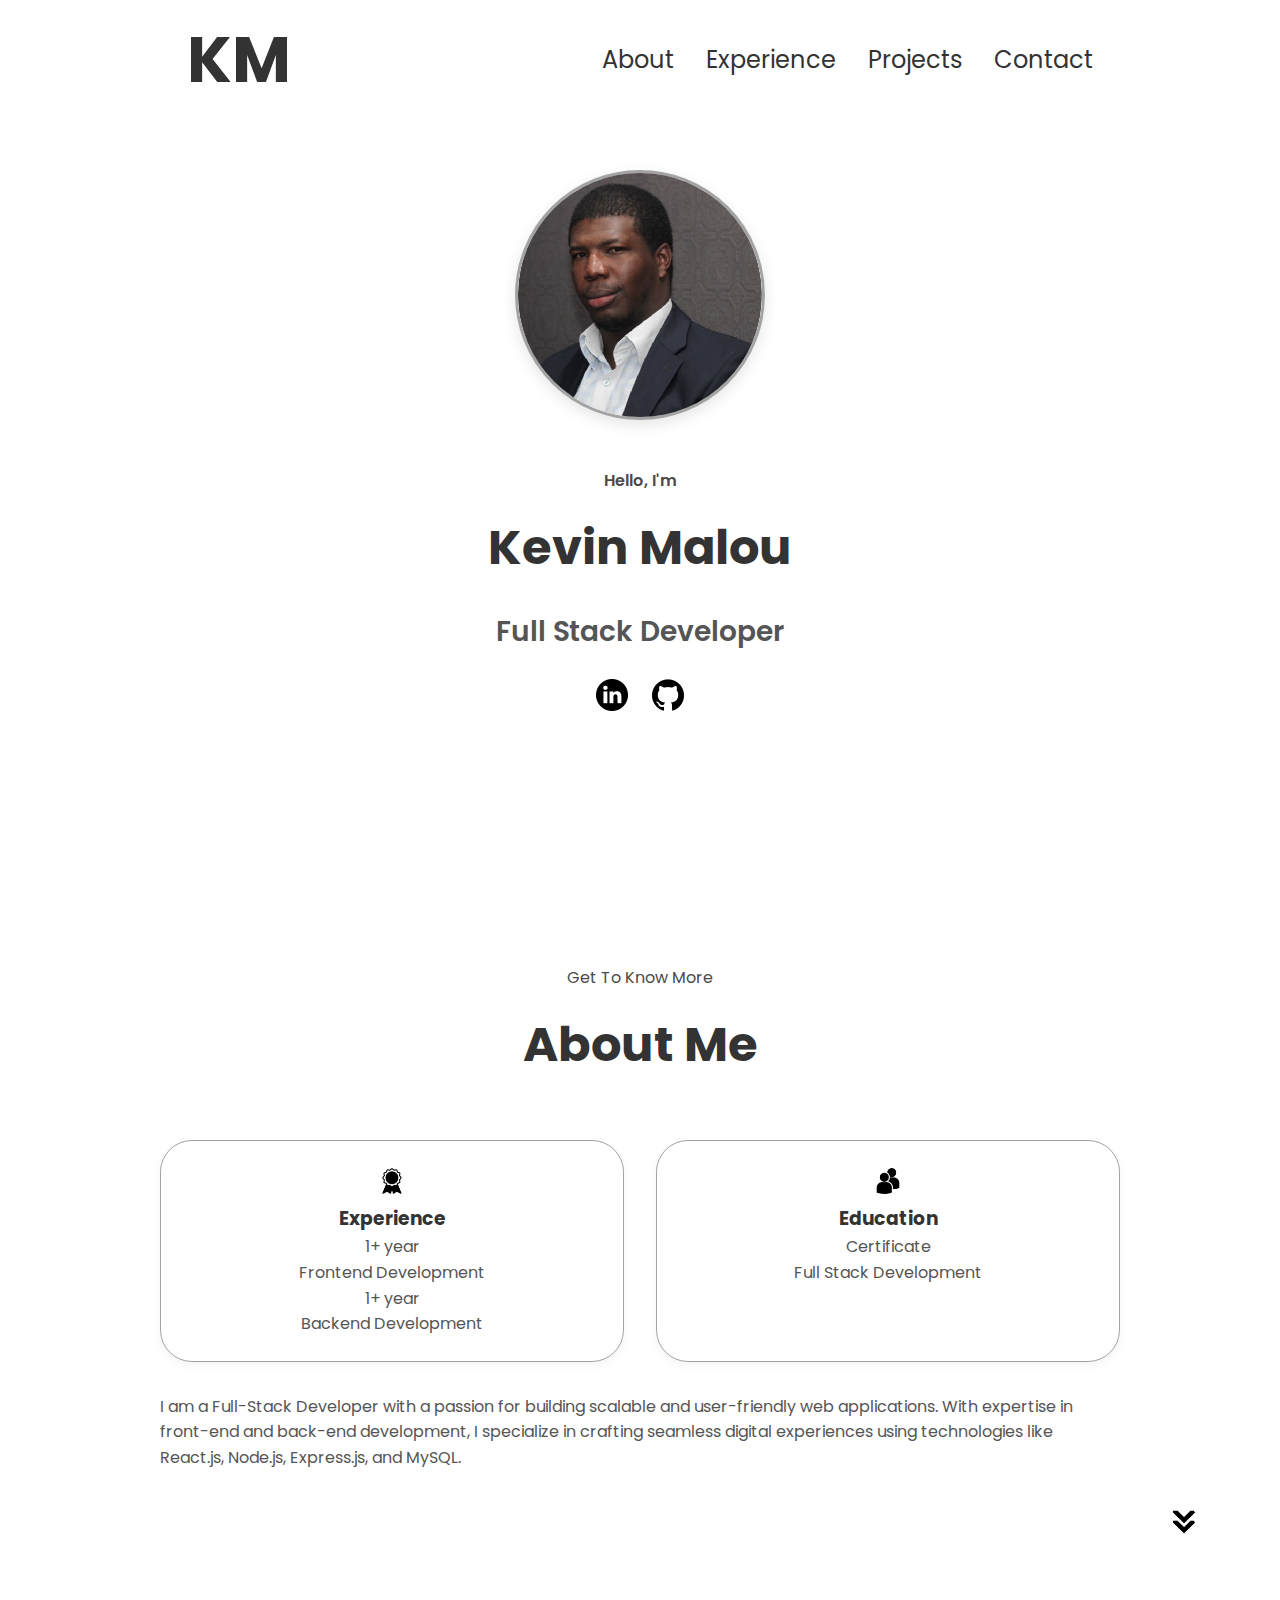
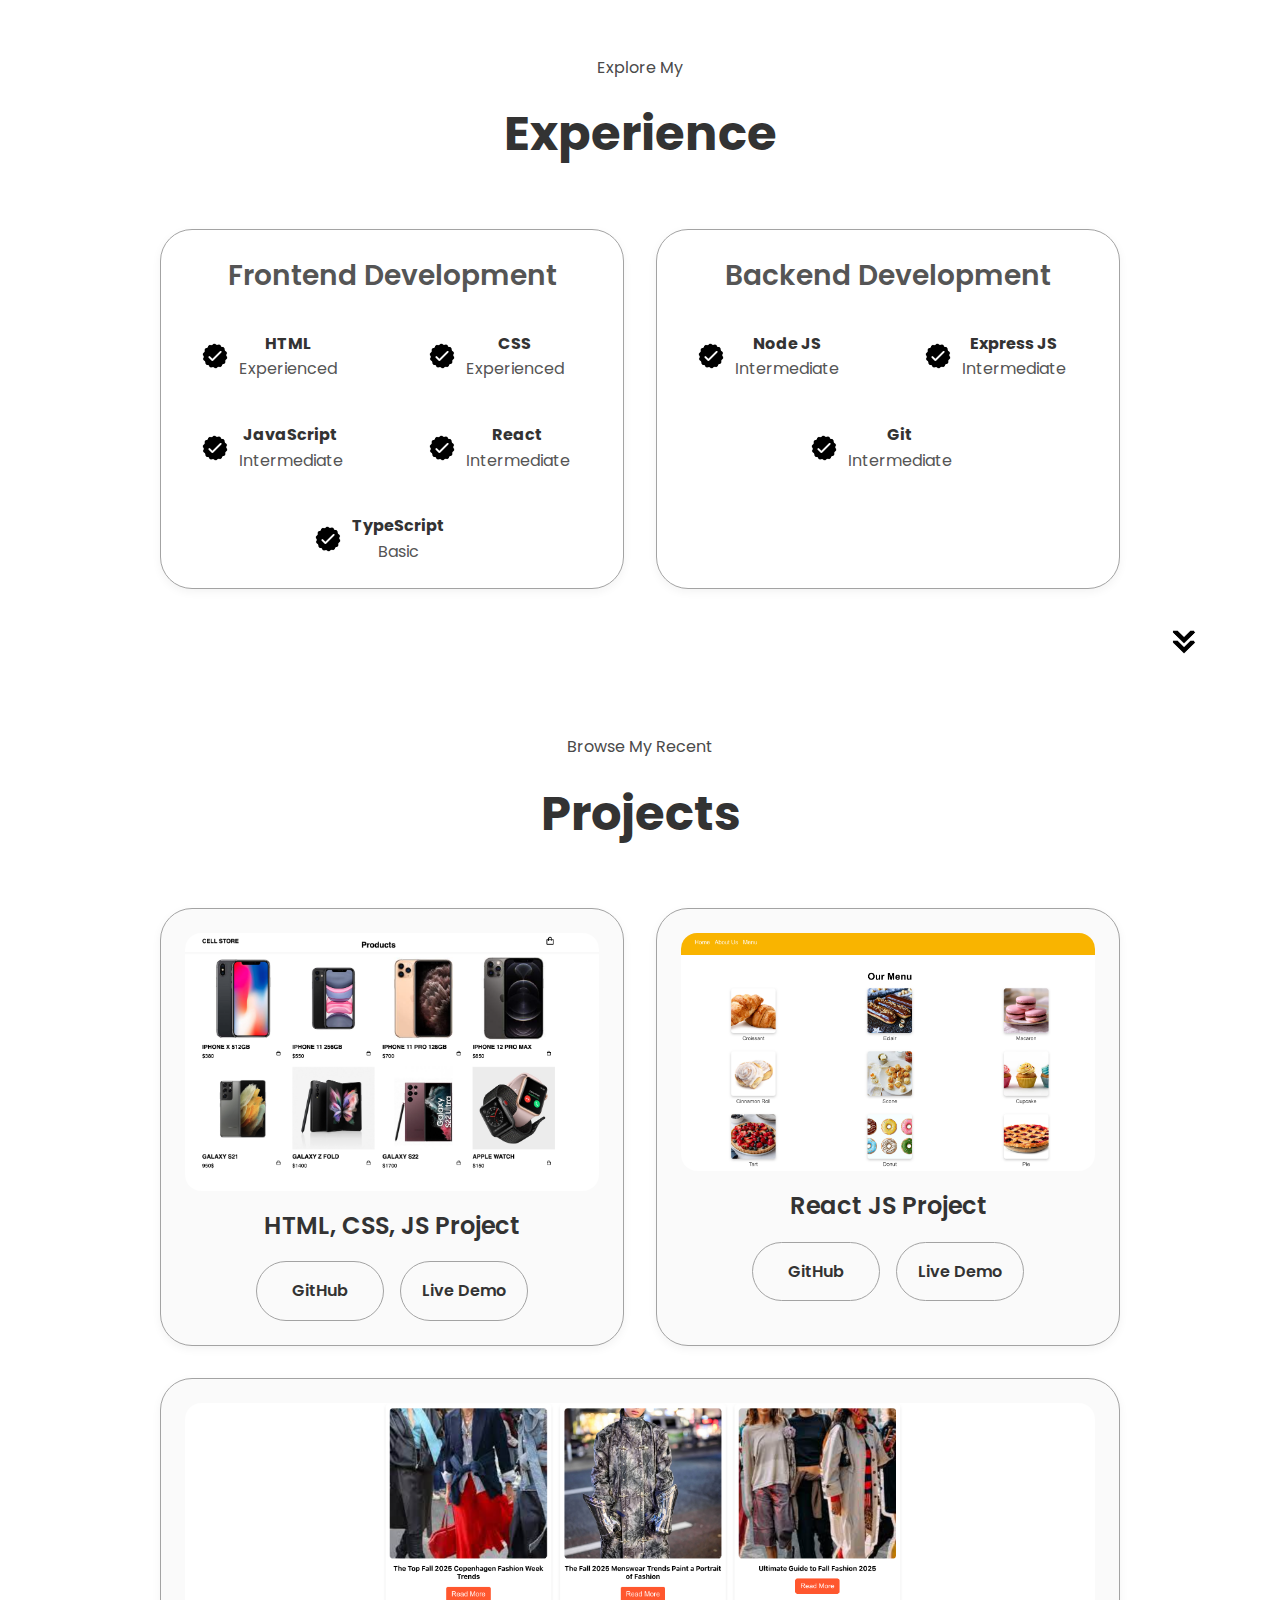
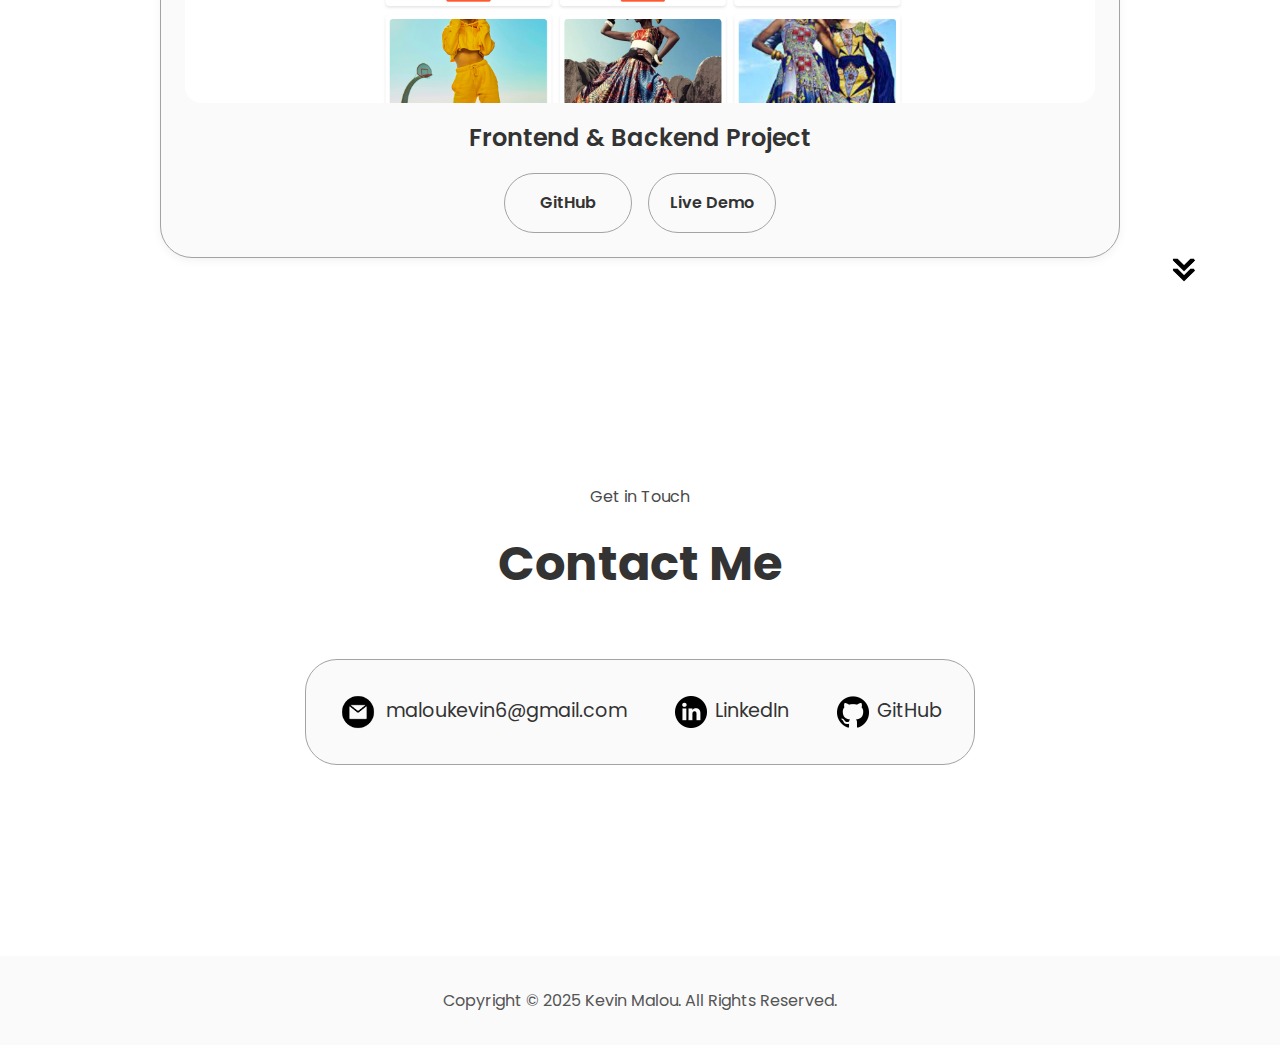
==== index.html @ b8f61072 "updated" ====
<!DOCTYPE html>
<html lang="en">
  <head>
    <meta charset="UTF-8" />
    <meta http-equiv="X-UA-Compatible" content="IE=edge" />
    <meta name="viewport" content="width=device-width, initial-scale=1.0" />
    <meta name="description" content="Kevin Malou's Portfolio - Full Stack Developer with experience in React, Node.js, and more">
    <title>Kevin Malou | Full Stack Developer</title>
    <link rel="stylesheet" href="styles.css" />
    <link rel="stylesheet" href="mediaqueries.css" />
    <link rel="preconnect" href="https://fonts.googleapis.com">
    <link rel="preconnect" href="https://fonts.gstatic.com" crossorigin>
    <link href="https://fonts.googleapis.com/css2?family=Poppins:wght@300;400;500;600&display=swap" rel="stylesheet">
    <!-- Add favicon -->
    <link rel="icon" href="./assets/favicon.ico" type="image/x-icon">
  </head>
  <body>
    <header>
      <nav id="desktop-nav">
        <div class="logo">
          <h1>KM</h1>
        </div>
        <div>
          <ul class="nav-links">
            <li><a href="#about">About</a></li>
            <li><a href="#experience">Experience</a></li>
            <li><a href="#projects">Projects</a></li>
            <li><a href="#contact">Contact</a></li>
          </ul>
        </div>
      </nav>
      <nav id="hamburger-nav" aria-label="Mobile navigation">
        <div class="logo">
          <h1>KM</h1>
        </div>
        <div class="hamburger-menu">
          <button class="hamburger-icon" onclick="toggleMenu()" aria-expanded="false" aria-label="Toggle menu">
            <span></span>
            <span></span>
            <span></span>
          </button>
          <ul class="menu-links">
            <li><a href="#about" onclick="toggleMenu()">About</a></li>
            <li><a href="#experience" onclick="toggleMenu()">Experience</a></li>
            <li><a href="#projects" onclick="toggleMenu()">Projects</a></li>
            <li><a href="#contact" onclick="toggleMenu()">Contact</a></li>
          </ul>
        </div>
      </nav>
    </header>
    
    <main>
      <section id="profile">
        <div class="section__pic-container">
          <img src="assets/firstme.jpg" alt="Kevin Malou profile picture" loading="lazy" />
        </div>
        <div class="section__text">
          <p class="section__text__p1">Hello, I'm</p>
          <h1 class="title">Kevin Malou</h1>
          <p class="section__text__p2">Full Stack Developer</p>
          <div id="socials-container">
            <a href="https://www.linkedin.com/in/kevin-malou-029873119/" target="_blank" rel="noopener noreferrer" aria-label="LinkedIn Profile">
              <img src="./assets/linkedin.png" alt="LinkedIn" class="icon" />
            </a>
            <a href="https://github.com/kevincode06" target="_blank" rel="noopener noreferrer" aria-label="GitHub Profile">
              <img src="./assets/github.png" alt="GitHub" class="icon" />
            </a>
          </div>
        </div>
      </section>
      
      <section id="about">
        <p class="section__text__p1">Get To Know More</p>
        <h2 class="title">About Me</h2>
        <div class="section-container">
          <div class="about-details-container">
            <div class="about-containers">
              <div class="details-container">
                <img src="./assets/experience.png" alt="Experience icon" class="icon" loading="lazy" />
                <h3>Experience</h3>
                <p>1+ year <br />Frontend Development</p>
                <p>1+ year <br />Backend Development</p>
              </div>
              <div class="details-container">
                <img src="./assets/education.png" alt="Education icon" class="icon" loading="lazy" />
                <h3>Education</h3>
                <p>Certificate <br />Full Stack Development</p>
              </div>
            </div>
            <div class="text-container">
              <p>
                I am a Full-Stack Developer with a passion for building scalable and user-friendly web applications. 
                With expertise in front-end and back-end development, I specialize in crafting seamless digital experiences using 
                technologies like React.js, Node.js, Express.js, and MySQL.
              </p>
            </div>
          </div>
        </div>
        <a href="#experience" aria-label="Go to Experience section">
          <img src="./assets/arrow.png" alt="Down arrow" class="icon arrow" loading="lazy" />
        </a>
      </section>
      
      <section id="experience">
        <p class="section__text__p1">Explore My</p>
        <h2 class="title">Experience</h2>
        <div class="experience-details-container">
          <div class="about-containers">
            <div class="details-container">
              <h3 class="experience-sub-title">Frontend Development</h3>
              <div class="article-container">
                <article>
                  <img src="./assets/checkmark.png" alt="Checkmark" class="icon" loading="lazy" />
                  <div>
                    <h4>HTML</h4>
                    <p>Experienced</p>
                  </div>
                </article>
                <article>
                  <img src="./assets/checkmark.png" alt="Checkmark" class="icon" loading="lazy" />
                  <div>
                    <h4>CSS</h4>
                    <p>Experienced</p>
                  </div>
                </article>
                <article>
                  <img src="./assets/checkmark.png" alt="Checkmark" class="icon" loading="lazy" />
                  <div>
                    <h4>JavaScript</h4>
                    <p>Intermediate</p>
                  </div>
                </article>
                <article>
                  <img src="./assets/checkmark.png" alt="Checkmark" class="icon" loading="lazy" />
                  <div>
                    <h4>React</h4>
                    <p>Intermediate</p>
                  </div>
                </article>
                <article>
                  <img src="./assets/checkmark.png" alt="Checkmark" class="icon" loading="lazy" />
                  <div>
                    <h4>TypeScript</h4>
                    <p>Basic</p>
                  </div>
                </article>
              </div>
            </div>
            <div class="details-container">
              <h3 class="experience-sub-title">Backend Development</h3>
              <div class="article-container">
                <article>
                  <img src="./assets/checkmark.png" alt="Checkmark" class="icon" loading="lazy" />
                  <div>
                    <h4>Node JS</h4>
                    <p>Intermediate</p>
                  </div>
                </article>
                <article>
                  <img src="./assets/checkmark.png" alt="Checkmark" class="icon" loading="lazy" />
                  <div>
                    <h4>Express JS</h4>
                    <p>Intermediate</p>
                  </div>
                </article>
                <article>
                  <img src="./assets/checkmark.png" alt="Checkmark" class="icon" loading="lazy" />
                  <div>
                    <h4>Git</h4>
                    <p>Intermediate</p>
                  </div>
                </article>
              </div>
            </div>
          </div>
        </div>
        <a href="#projects" aria-label="Go to Projects section">
          <img src="./assets/arrow.png" alt="Down arrow" class="icon arrow" loading="lazy" />
        </a>
      </section>
      
      <section id="projects">
        <p class="section__text__p1">Browse My Recent</p>
        <h2 class="title">Projects</h2>
        <div class="experience-details-container">
          <div class="about-containers">
            <div class="details-container color-container">
              <div class="article-container">
                <img src="./assets/cell store.png" alt="Cell Store Project Screenshot" class="project-img" loading="lazy" />
              </div>
              <h3 class="experience-sub-title project-title">HTML, CSS, JS Project</h3>
              <div class="btn-container">
                <a href="https://github.com/kevincode06/Shopping-Cart.git" class="btn btn-color-2 project-btn" target="_blank" rel="noopener noreferrer">GitHub</a>
                <a href="https://mycellstore.netlify.app/" class="btn btn-color-2 project-btn" target="_blank" rel="noopener noreferrer">Live Demo</a>
              </div>
            </div>
            <div class="details-container color-container">
              <div class="article-container">
                <img src="./assets/menu.png" alt="Bakery Store Project Screenshot" class="project-img" loading="lazy" />
              </div>
              <h3 class="experience-sub-title project-title">React JS Project</h3>
              <div class="btn-container">
                <a href="https://github.com/kevincode06/bakery-new-store" class="btn btn-color-2 project-btn" target="_blank" rel="noopener noreferrer">GitHub</a>
                <a href="https://mybakerystore.netlify.app/" class="btn btn-color-2 project-btn" target="_blank" rel="noopener noreferrer">Live Demo</a>
              </div>
            </div>
            <div class="details-container color-container">
              <div class="article-container">
                <img src="./assets/landing page.png" alt="Blog Project Screenshot" class="project-img" loading="lazy" />
              </div>
              <h3 class="experience-sub-title project-title">Frontend & Backend Project</h3>
              <div class="btn-container">
                <a href="https://github.com/kevincode06/My-frontend-blog" class="btn btn-color-2 project-btn" target="_blank" rel="noopener noreferrer">GitHub</a>
                <a href="https://my-frontend-blog-lac.vercel.app" class="btn btn-color-2 project-btn" target="_blank" rel="noopener noreferrer">Live Demo</a>
              </div>
            </div>
          </div>
        </div>
        <a href="#contact" aria-label="Go to Contact section">
          <img src="./assets/arrow.png" alt="Down arrow" class="icon arrow" loading="lazy" />
        </a>
      </section>
      
      <section id="contact">
        <p class="section__text__p1">Get in Touch</p>
        <h2 class="title">Contact Me</h2>
        <div class="contact-info-upper-container">
          <div class="contact-info-container">
            <img src="./assets/email.png" alt="Email icon" class="icon contact-icon email-icon" loading="lazy" />
            <p><a href="mailto:maloukevin6@gmail.com">maloukevin6@gmail.com</a></p>
          </div>
          <div class="contact-info-container">
            <img src="./assets/linkedin.png" alt="LinkedIn icon" class="icon contact-icon" loading="lazy" />
            <p><a href="https://www.linkedin.com/in/kevin-malou-029873119/" target="_blank" rel="noopener noreferrer">LinkedIn</a></p>
          </div>
          <div class="contact-info-container">
            <img src="./assets/github.png" alt="GitHub icon" class="icon contact-icon" loading="lazy" />
            <p><a href="https://github.com/kevincode06" target="_blank" rel="noopener noreferrer">GitHub</a></p>
          </div>
        </div>
      </section>
    </main>
    
    <footer>
      <p>Copyright &#169; 2025 Kevin Malou. All Rights Reserved.</p>
    </footer>
    
    <script src="script.js"></script>
  </body>
</html>
---- styles.css ----
/* GENERAL STYLES */
:root {
  --primary-color: #333;
  --secondary-color: #555;
  --accent-color: #4a4a4a;
  --light-color: #fff;
  --border-color: #a3a3a3;
  --background-light: #fafafa;
  --transition-speed: 300ms;
  --border-radius: 2rem;
}

* {
  margin: 0;
  padding: 0;
  box-sizing: border-box;
}

body {
  font-family: "Poppins", sans-serif;
  line-height: 1.6;
  color: var(--primary-color);
}

html {
  scroll-behavior: smooth;
  scroll-padding-top: 4rem;
}

p {
  color: var(--secondary-color);
}

img {
  max-width: 100%;
  height: auto;
}

/* TRANSITION */
a,
.btn,
.hamburger-icon span {
  transition: all var(--transition-speed) ease;
}

/* DESKTOP NAV */
nav,
.nav-links {
  display: flex;
}

nav {
  justify-content: space-around;
  align-items: center;
  height: 17vh;
  max-height: 120px;
  padding: 0 2rem;
}

.nav-links {
  gap: 2rem;
  list-style: none;
  font-size: 1.5rem;
}

a {
  color: var(--primary-color);
  text-decoration: none;
}

a:hover,
a:focus {
  color: var(--accent-color);
  text-decoration: underline;
  text-underline-offset: 1rem;
  text-decoration-color: var(--border-color);
  outline: none;
}

.logo {
  font-size: 2rem;
  font-weight: bold;
}

.logo:hover {
  cursor: default;
}

/* HAMBURGER MENU */
#hamburger-nav {
  display: none;
}

.hamburger-menu {
  position: relative;
  display: inline-block;
}

.hamburger-icon {
  display: flex;
  flex-direction: column;
  justify-content: space-between;
  height: 24px;
  width: 30px;
  background: transparent;
  border: none;
  cursor: pointer;
  padding: 0;
}

.hamburger-icon span {
  width: 100%;
  height: 2px;
  background-color: var(--primary-color);
}

.menu-links {
  position: absolute;
  top: 100%;
  right: 0;
  background-color: var(--light-color);
  width: fit-content;
  max-height: 0;
  overflow: hidden;
  transition: all var(--transition-speed) ease-in-out;
  border-radius: 0.5rem;
  box-shadow: 0 4px 6px rgba(0, 0, 0, 0.1);
  z-index: 10;
  padding: 0;
}

.menu-links a {
  display: block;
  padding: 1rem;
  text-align: center;
  font-size: 1.5rem;
}

.menu-links li {
  list-style: none;
}

.menu-links.open {
  max-height: 300px;
  padding: 0.5rem 0;
}

.hamburger-icon.open span:first-child {
  transform: rotate(45deg) translate(10px, 5px);
}

.hamburger-icon.open span:nth-child(2) {
  opacity: 0;
}

.hamburger-icon.open span:last-child {
  transform: rotate(-45deg) translate(10px, -5px);
}

/* SECTIONS */
main {
  padding-top: 2vh;
}

section {
  padding: 4vh 0;
  margin: 0 10rem;
  min-height: 80vh;
  display: flex;
  flex-direction: column;
  justify-content: center;
}

.section-container {
  display: flex;
  gap: 4rem;
}

/* PROFILE SECTION */
#profile {
  display: flex;
  justify-content: center;
  align-items: center;
  gap: 3rem;
  flex-wrap: wrap;
  padding: 2rem 0;
  min-height: 80vh;
}

.section__text {
  flex: 1;
  max-width: 600px;
  align-self: center;
  text-align: center;
}

.section__text p {
  font-weight: 600;
}

.section__text__p1 {
  text-align: center;
  margin-bottom: 1rem;
  color: var(--accent-color);
}

.section__text__p2 {
  font-size: 1.75rem;
  margin-bottom: 1.5rem;
}

.title {
  font-size: 3rem;
  text-align: center;
  margin-bottom: 1.5rem;
}

#socials-container {
  display: flex;
  justify-content: center;
  margin-top: 1.5rem;
  gap: 1.5rem;
}

/* ICONS */
.icon {
  height: 2rem;
  width: auto;
}

/* BUTTONS */
.btn-container {
  display: flex;
  justify-content: center;
  gap: 1rem;
  margin-top: 1rem;
}

.btn {
  font-weight: 600;
  padding: 1rem;
  width: 8rem;
  border-radius: var(--border-radius);
  text-align: center;
  display: inline-block;
}

.btn-color-1,
.btn-color-2 {
  border: var(--primary-color) 0.1rem solid;
}

.btn-color-1,
.btn-color-2:hover {
  background: var(--primary-color);
  color: var(--light-color);
}

.btn-color-1:hover {
  background: #000;
}

.btn-color-2 {
  background: none;
}

.btn-color-2:hover {
  border-color: var(--light-color);
}

/* ABOUT SECTION */
#about {
  position: relative;
}

.about-containers {
  display: flex;
  gap: 2rem;
  margin: 2rem 0;
  flex-wrap: wrap;
}

.about-details-container {
  display: flex;
  justify-content: center;
  flex-direction: column;
}

.about-pic {
  border-radius: var(--border-radius);
}

.arrow {
  position: absolute;
  right: -5rem;
  bottom: 2.5rem;
}

.details-container {
  padding: 1.5rem;
  flex: 1;
  min-width: 300px;
  background: var(--light-color);
  border-radius: var(--border-radius);
  border: var(--border-color) 0.1rem solid;
  text-align: center;
  box-shadow: 0 3px 10px rgba(0, 0, 0, 0.05);
}

.section__pic-container {
  height: 250px;
  width: 250px;
  border-radius: 50%;
  overflow: hidden;
  display: flex;
  justify-content: center;
  align-items: center;
  box-shadow: 0 5px 15px rgba(0, 0, 0, 0.1);
}

.section__pic-container img {
  width: 100%;
  height: 100%;
  object-fit: cover;
}

/* EXPERIENCE SECTION */
#experience {
  position: relative;
}

.experience-sub-title {
  color: var(--secondary-color);
  font-weight: 600;
  font-size: 1.75rem;
  margin-bottom: 2rem;
}

.experience-details-container {
  display: flex;
  justify-content: center;
  flex-direction: column;
}

.article-container {
  display: flex;
  flex-wrap: wrap;
  gap: 2.5rem;
  justify-content: space-around;
}

article {
  display: flex;
  gap: 0.5rem;
  width: 10rem;
  align-items: center;
}

article h4 {
  margin: 0;
}

/* PROJECTS SECTION */
#projects {
  position: relative;
}

.color-container {
  border-color: var(--border-color);
  background: var(--background-light);
}

.project-img {
  border-radius: 1rem;
  width: 100%;
  height: auto;
  max-height: 300px;
  object-fit: cover;
}

.project-title {
  margin: 1rem;
  color: var(--primary-color);
  font-size: 1.5rem;
}

.project-btn {
  color: var(--primary-color);
  border-color: var(--border-color);
}

/* CONTACT */
#contact {
  height: auto;
  min-height: 70vh;
}

.contact-info-upper-container {
  display: flex;
  justify-content: center;
  border-radius: var(--border-radius);
  border: var(--border-color) 0.1rem solid;
  background: var(--background-light);
  margin: 2rem auto;
  padding: 1rem;
  flex-wrap: wrap;
  gap: 1rem;
  max-width: 800px;
}

.contact-info-container {
  display: flex;
  align-items: center;
  justify-content: center;
  gap: 0.5rem;
  margin: 1rem;
}

.contact-info-container p {
  font-size: 1.2rem;
}

.email-icon {
  height: 2.5rem;
}

/* FOOTER SECTION */
footer {
  padding: 2rem 0;
  text-align: center;
  background-color: var(--background-light);
}

footer p {
  color: var(--secondary-color);
}

/* Profile section image adjustments */
#profile .section__pic-container {
  border: 3px solid var(--border-color);
}

/* MEDIA QUERIES */
@media screen and (max-width: 1200px) {
  section {
    margin: 0 5rem;
  }
}

@media screen and (max-width: 768px) {
  #desktop-nav {
    display: none;
  }
  
  #hamburger-nav {
    display: flex;
    justify-content: space-between;
  }
  
  section {
    margin: 0 2rem;
  }
  
  .section-container {
    flex-direction: column;
  }
  
  .about-containers {
    flex-direction: column;
  }
  
  .arrow {
    display: none;
  }
  
  #profile {
    margin-top: 2rem;
    flex-direction: column;
    gap: 2rem;
  }
  
  #contact {
    height: auto;
  }
  
  .contact-info-upper-container {
    flex-direction: column;
    align-items: center;
  }
}

@media screen and (max-width: 480px) {
  .title {
    font-size: 2rem;
  }
  
  .section__text__p2 {
    font-size: 1.25rem;
  }
  
  .btn-container {
    flex-wrap: wrap;
  }
  
  .details-container {
    padding: 1rem;
  }
  
  #socials-container {
    margin-top: 1rem;
  }
  
  .btn {
    width: 7rem;
    padding: 0.8rem;
  }
}
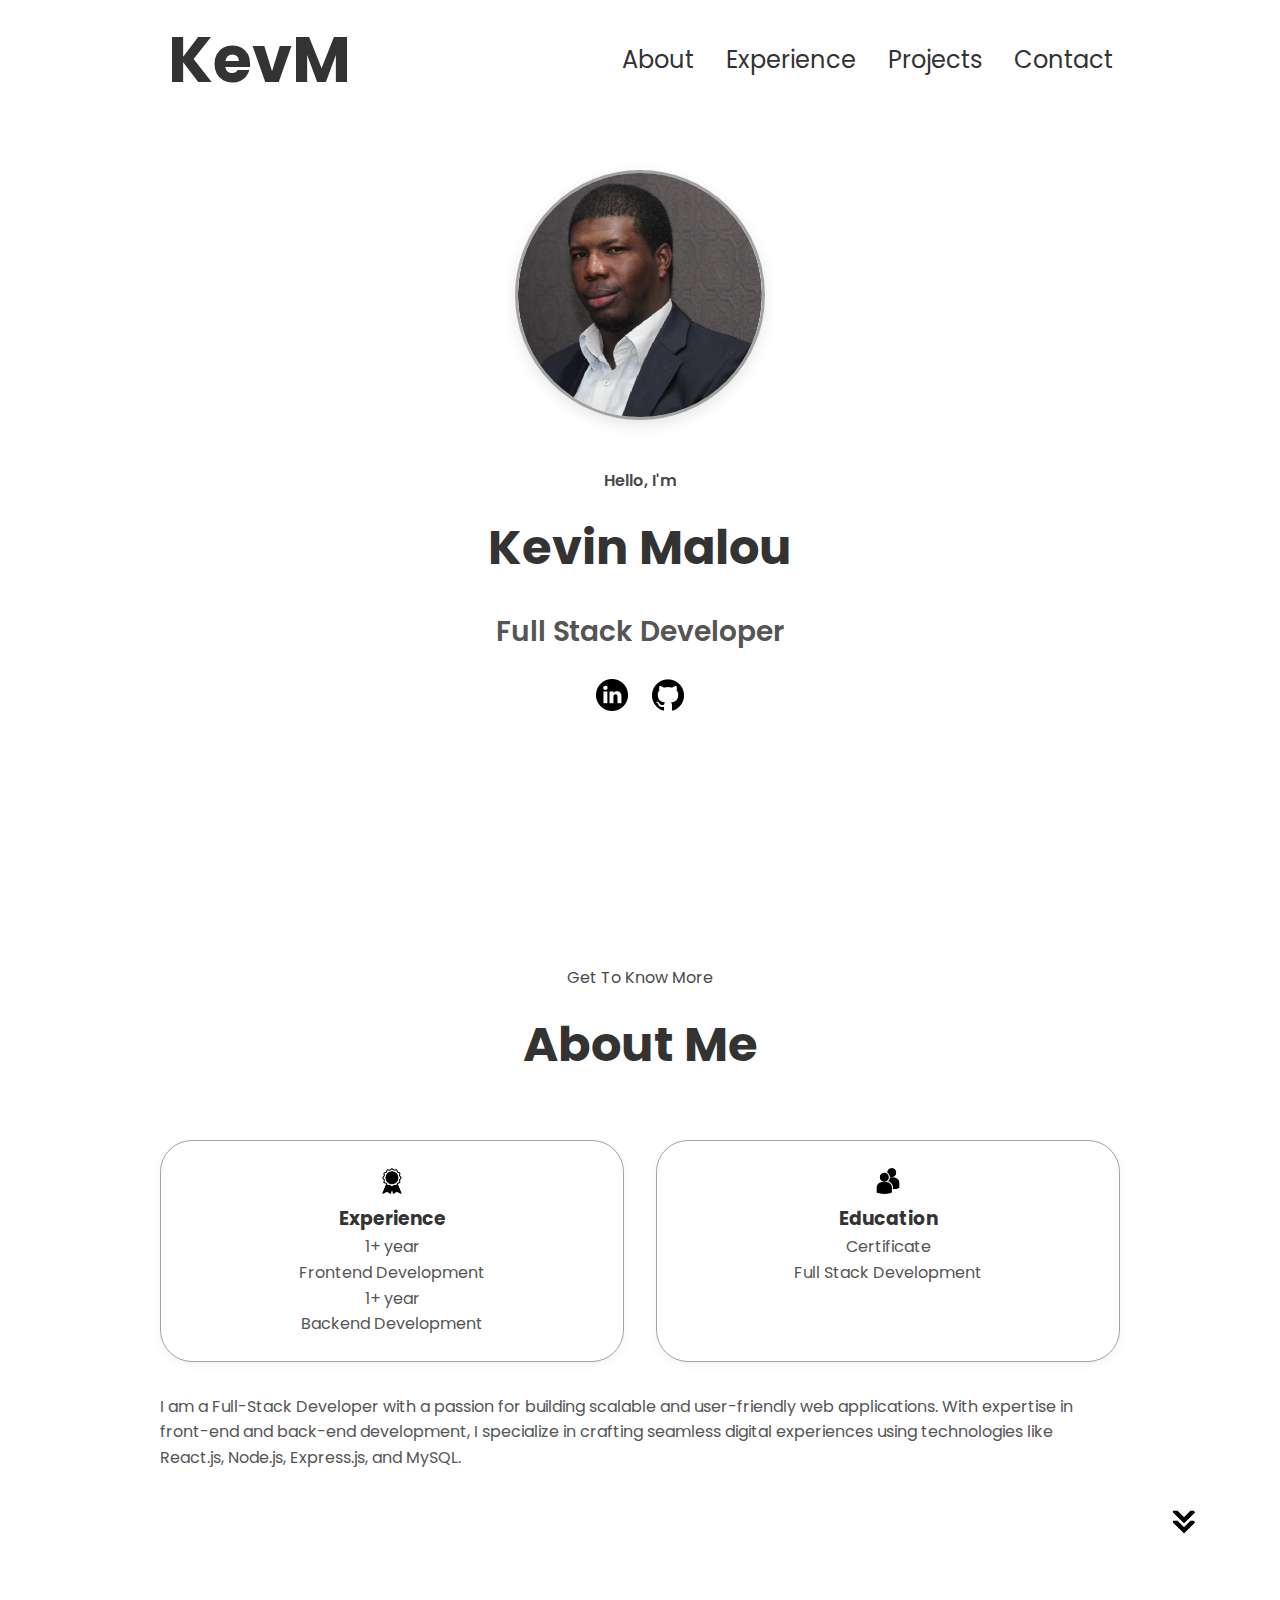
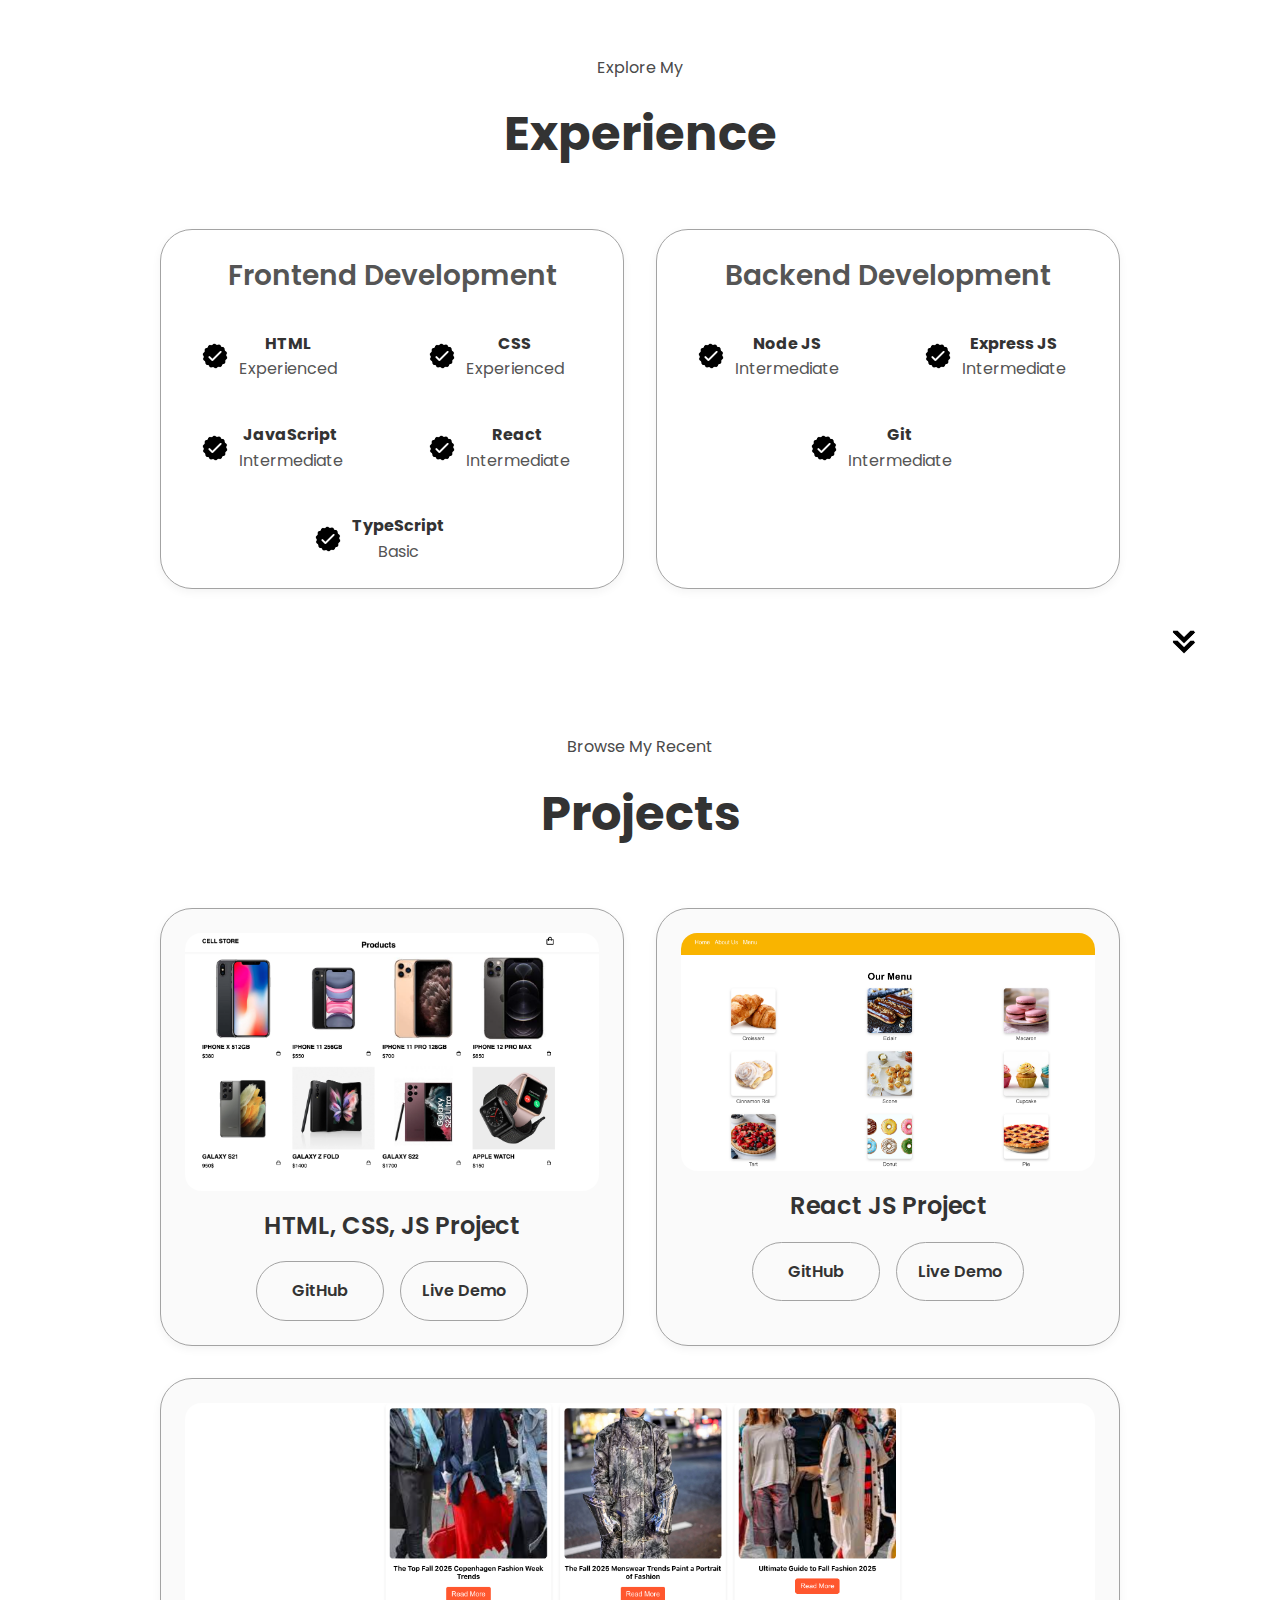
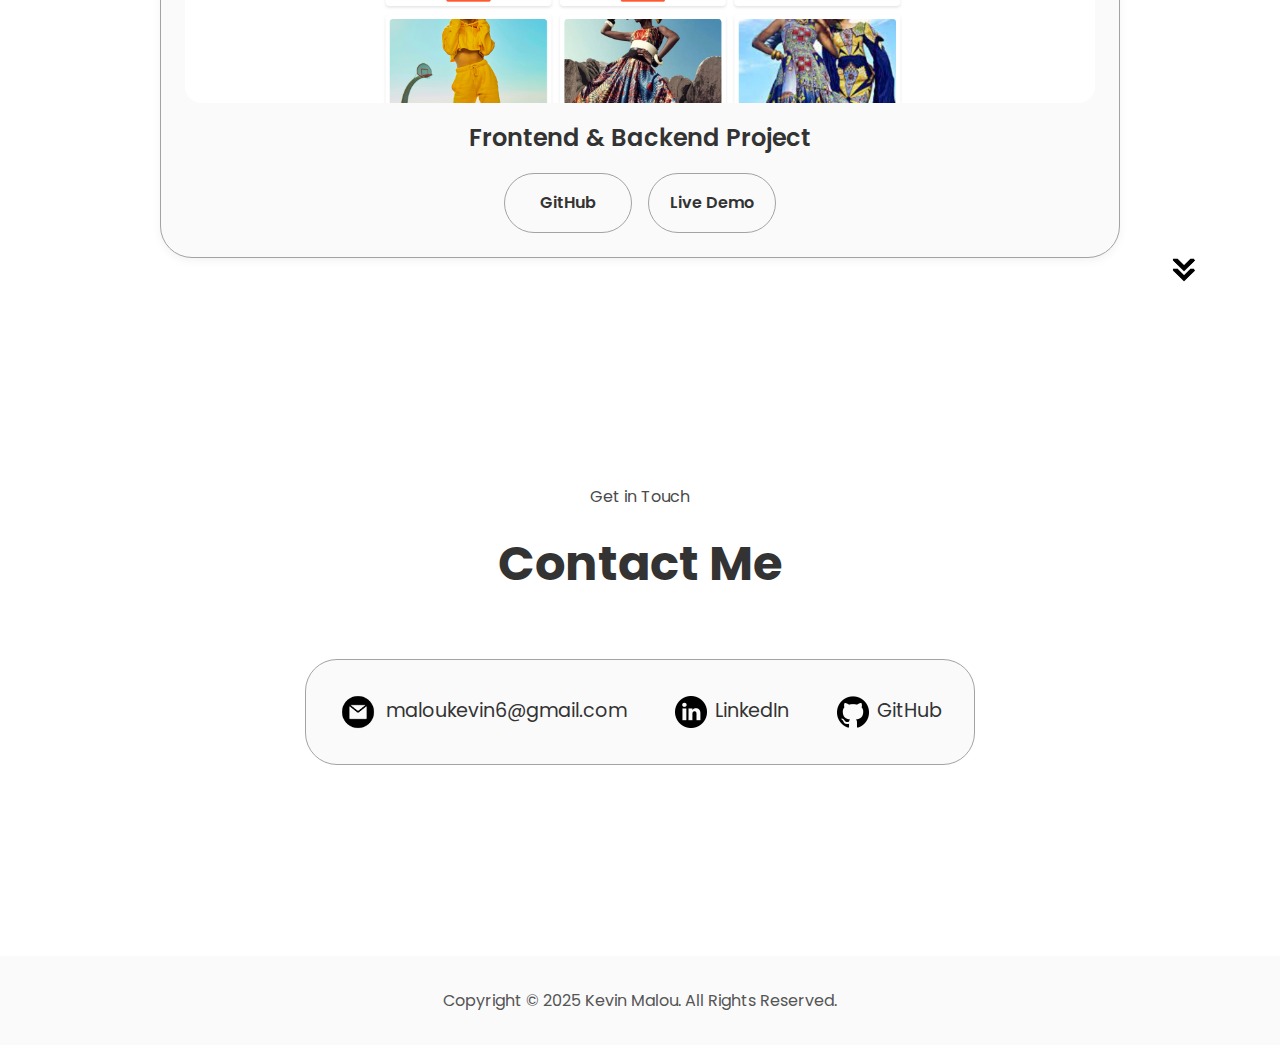
==== commit 3264116e: "update" ====
--- a/index.html
+++ b/index.html
@@ -18,7 +18,7 @@
     <header>
       <nav id="desktop-nav">
         <div class="logo">
-          <h1>KM</h1>
+          <h1>KevM</h1>
         </div>
         <div>
           <ul class="nav-links">
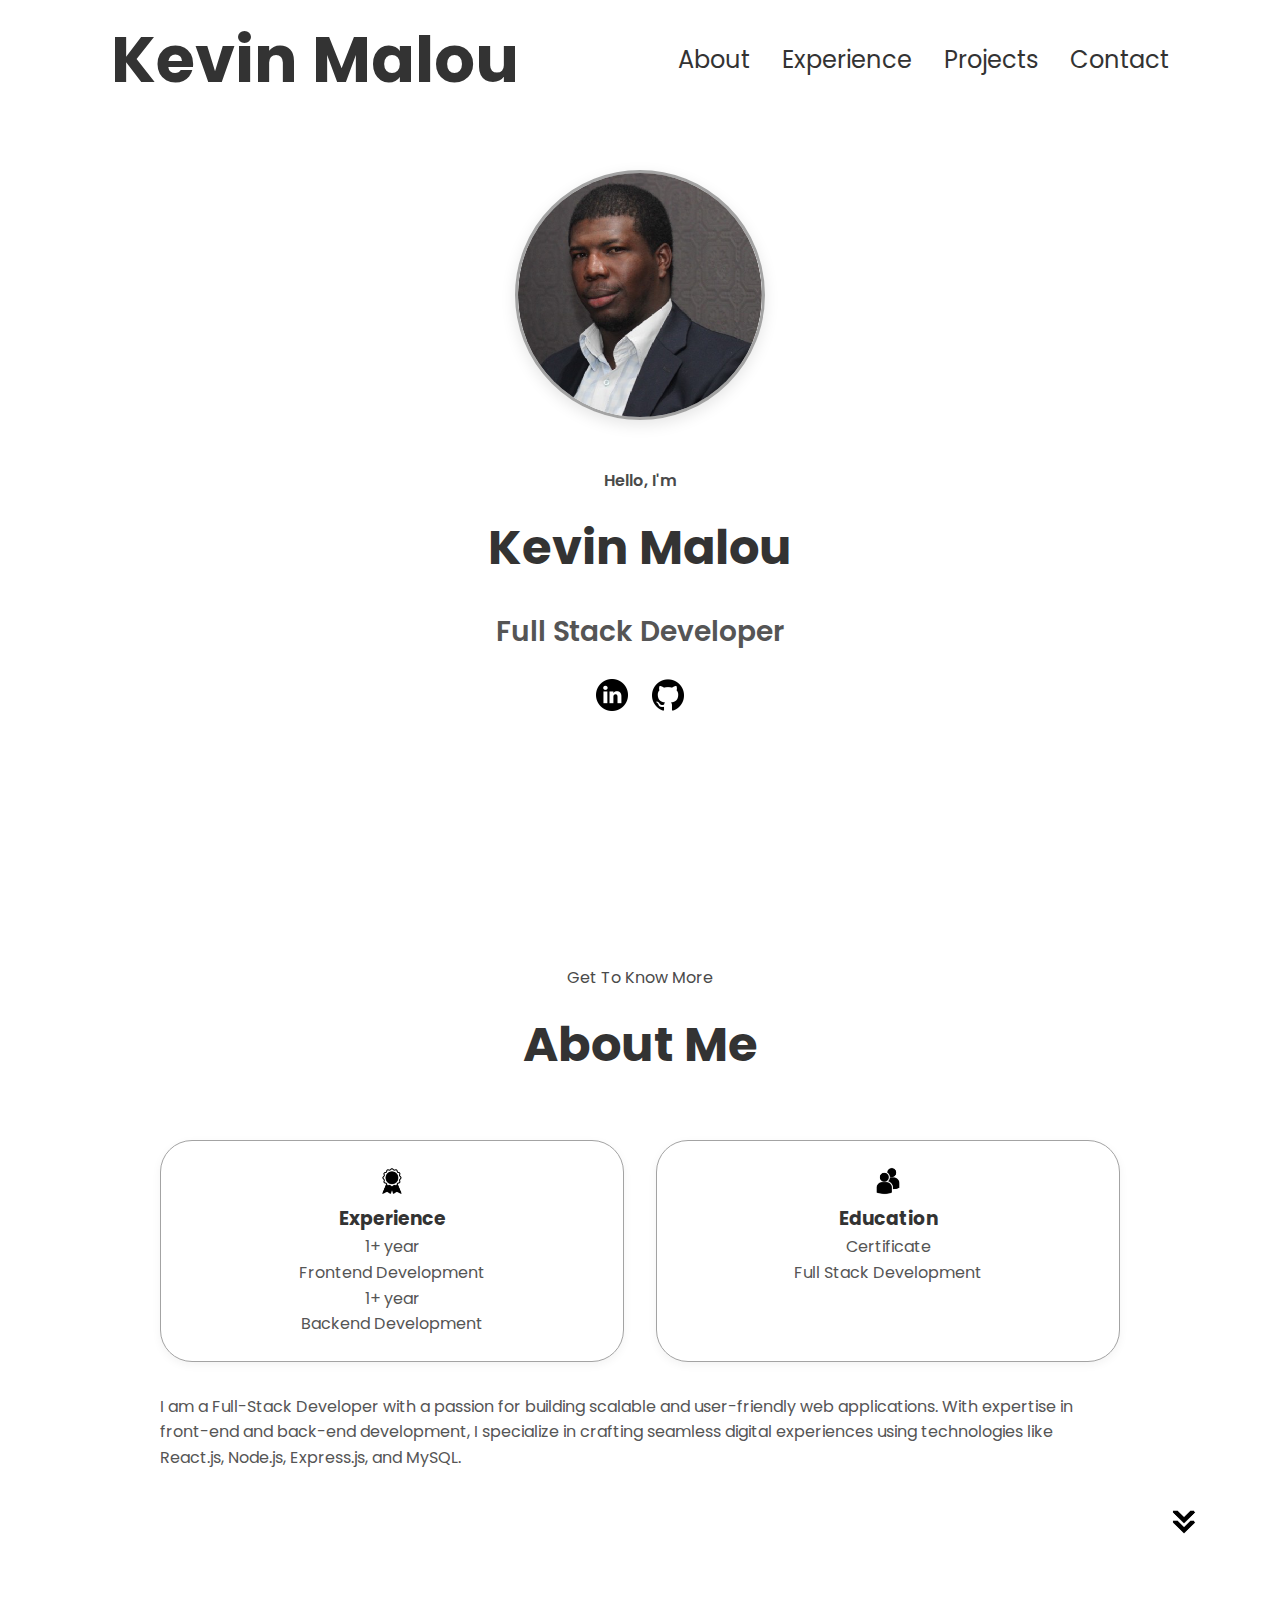
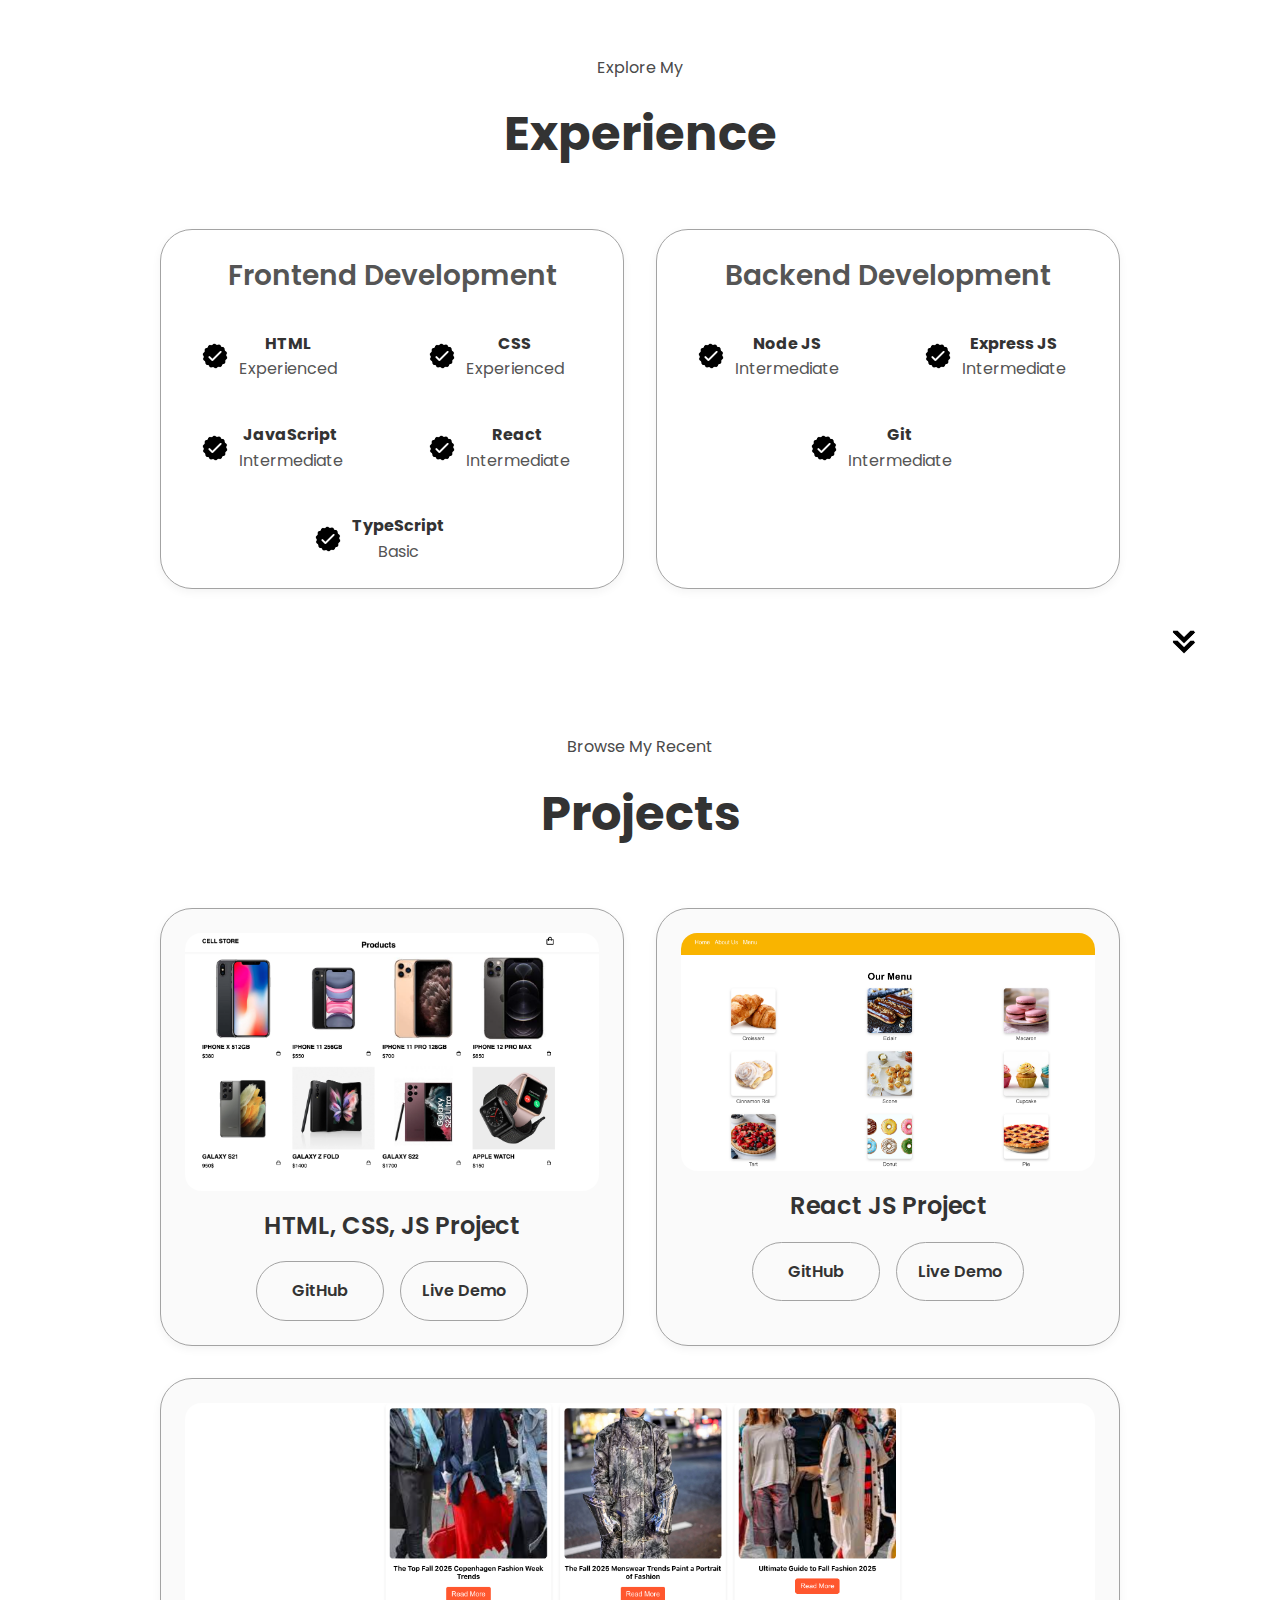
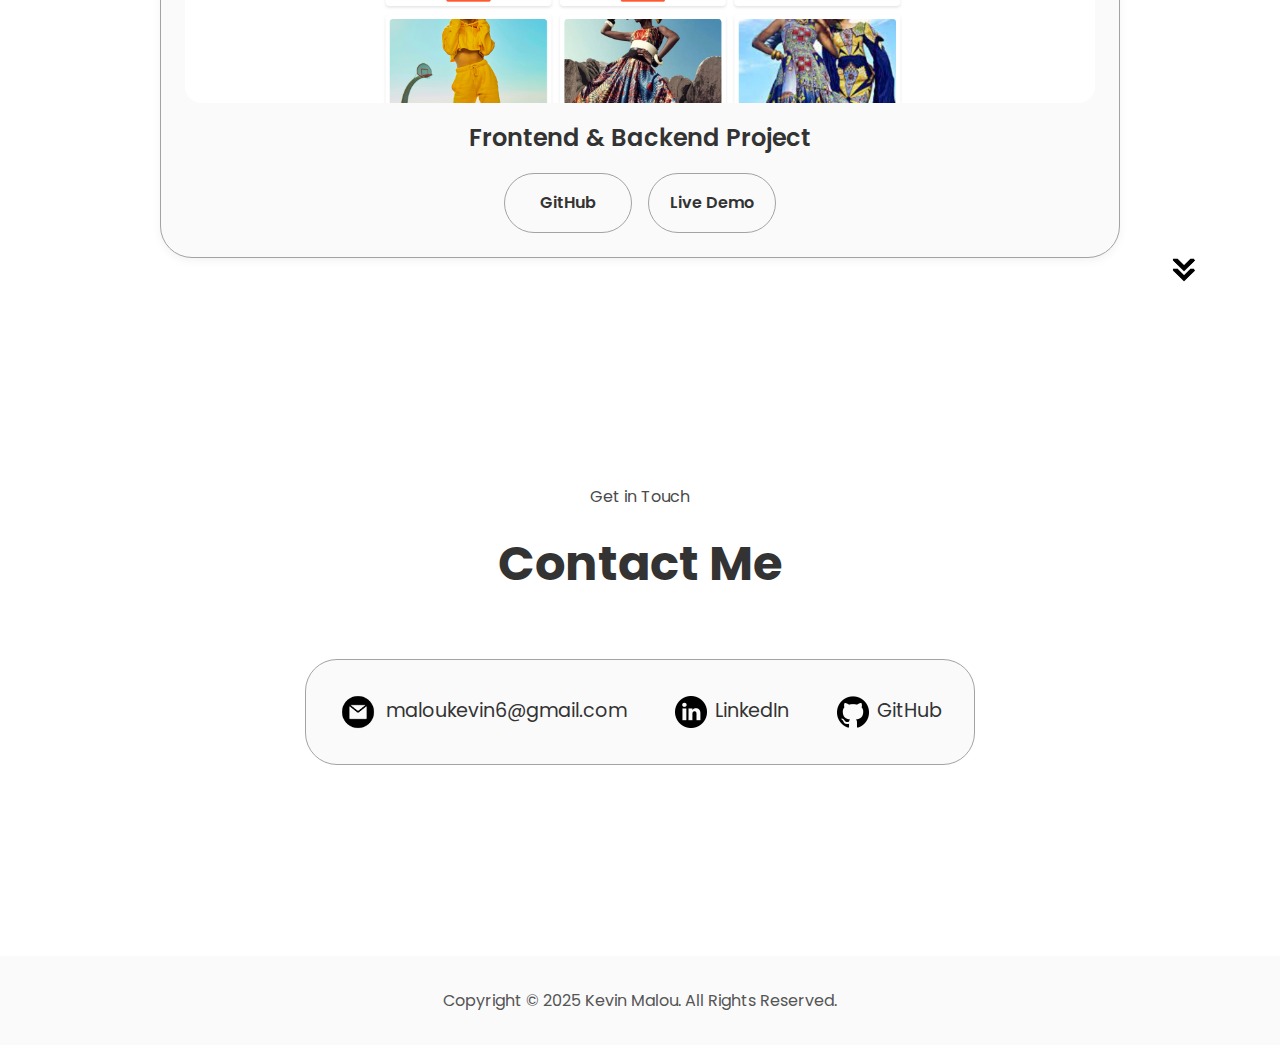
==== commit 10076f6a: "update" ====
--- a/index.html
+++ b/index.html
@@ -18,7 +18,7 @@
     <header>
       <nav id="desktop-nav">
         <div class="logo">
-          <h1>KevM</h1>
+          <h1>Kevin Malou</h1>
         </div>
         <div>
           <ul class="nav-links">
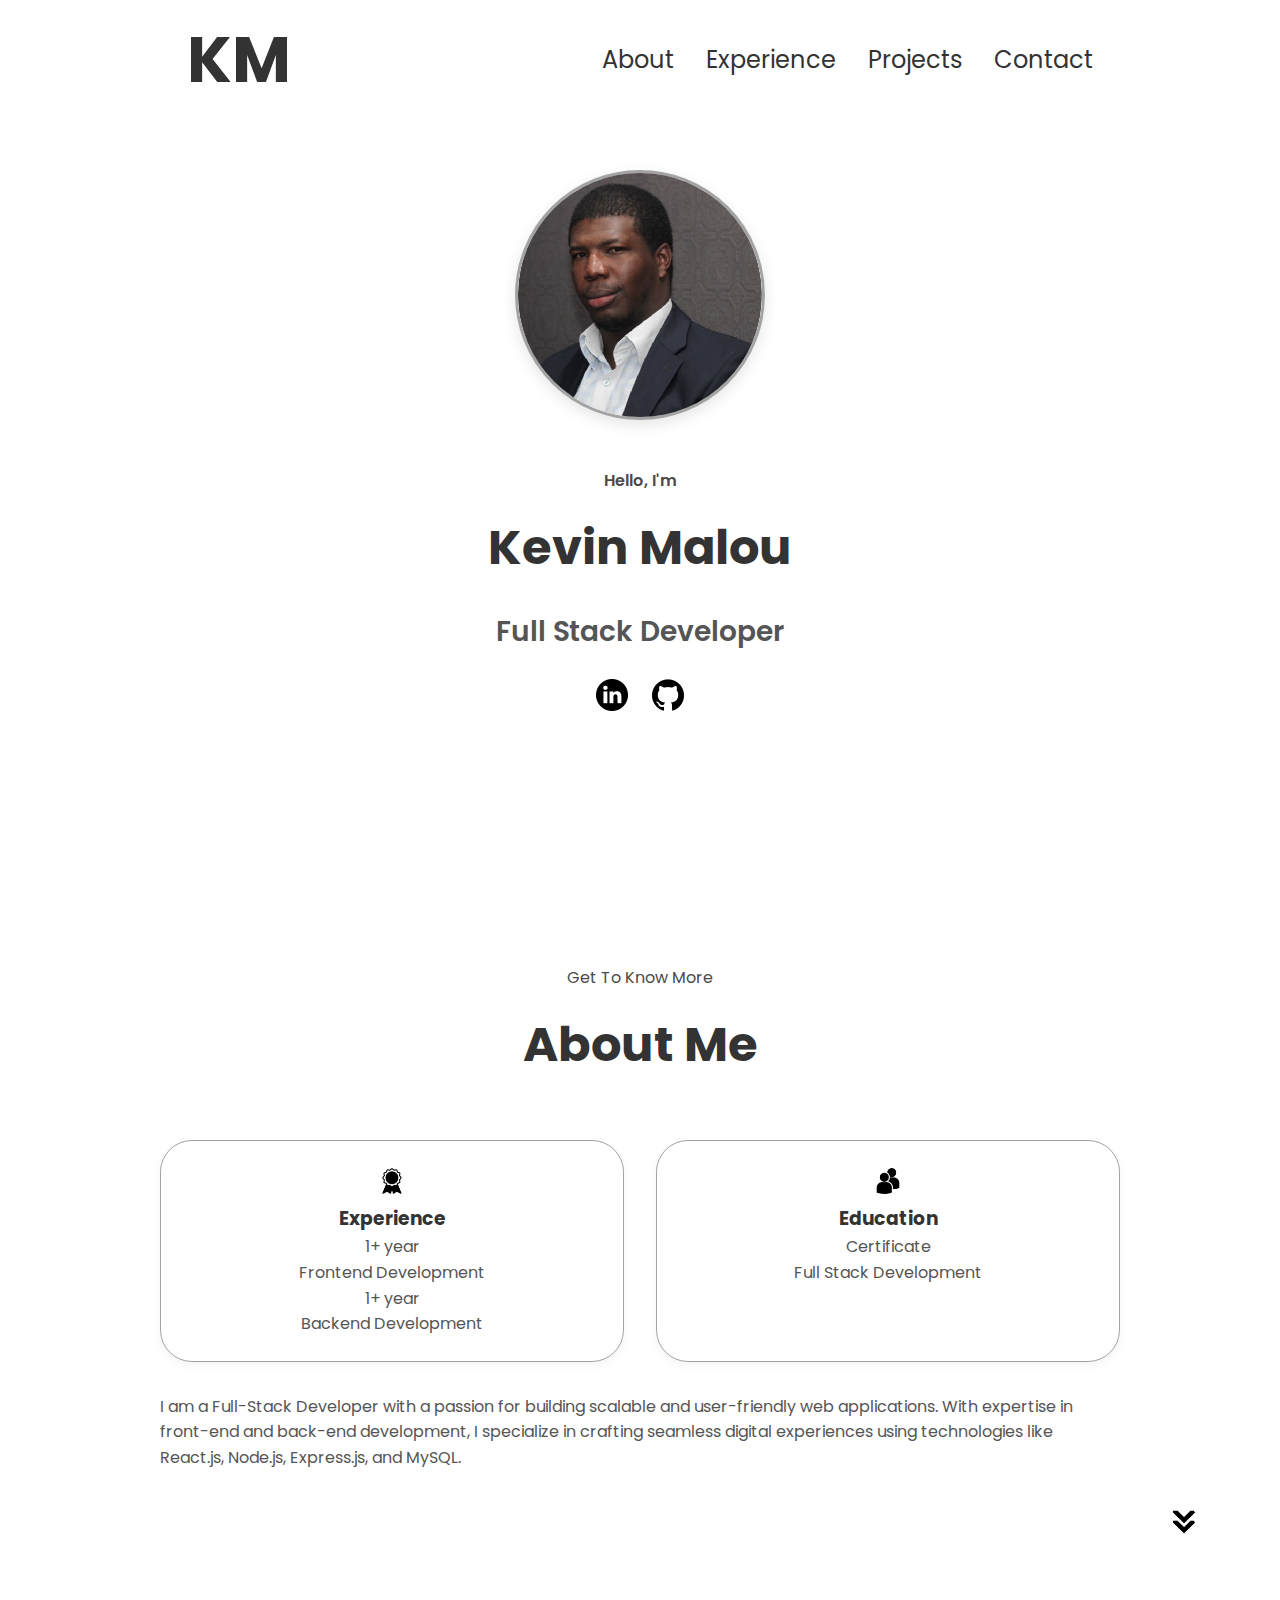
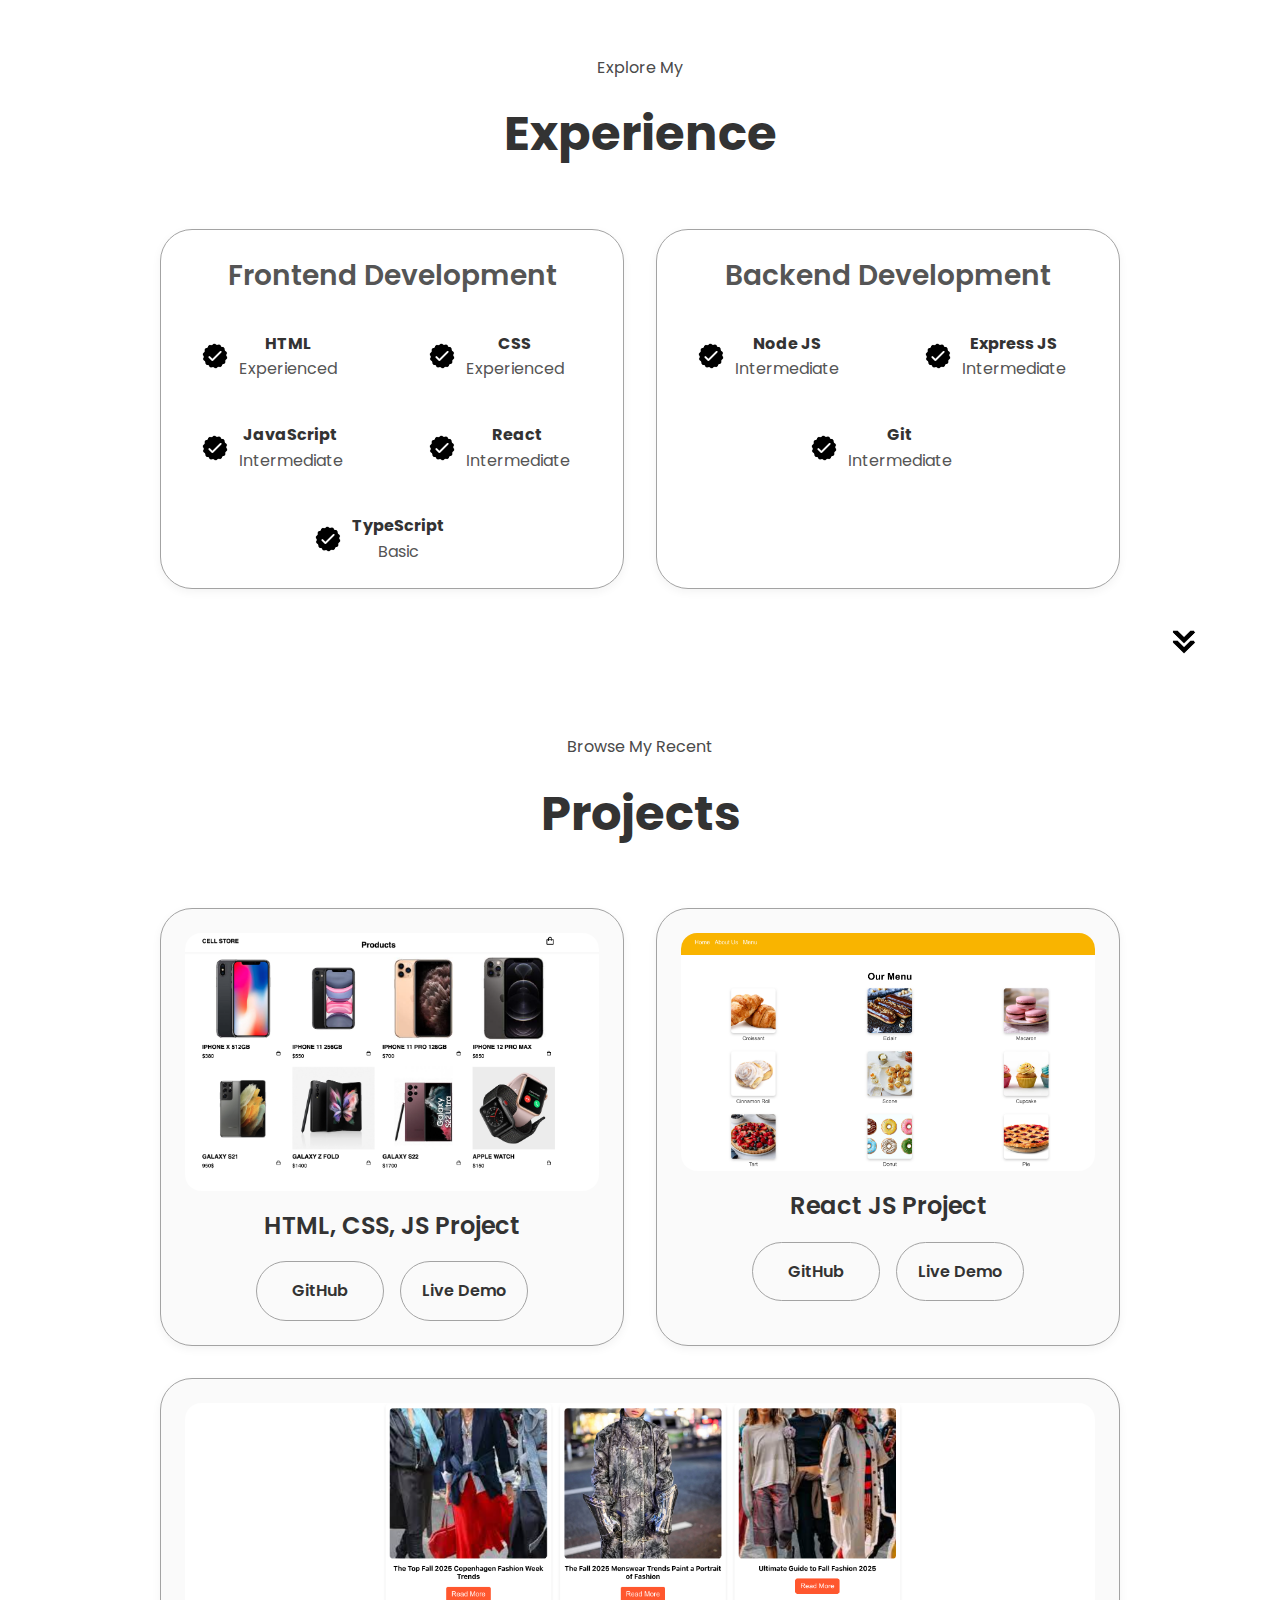
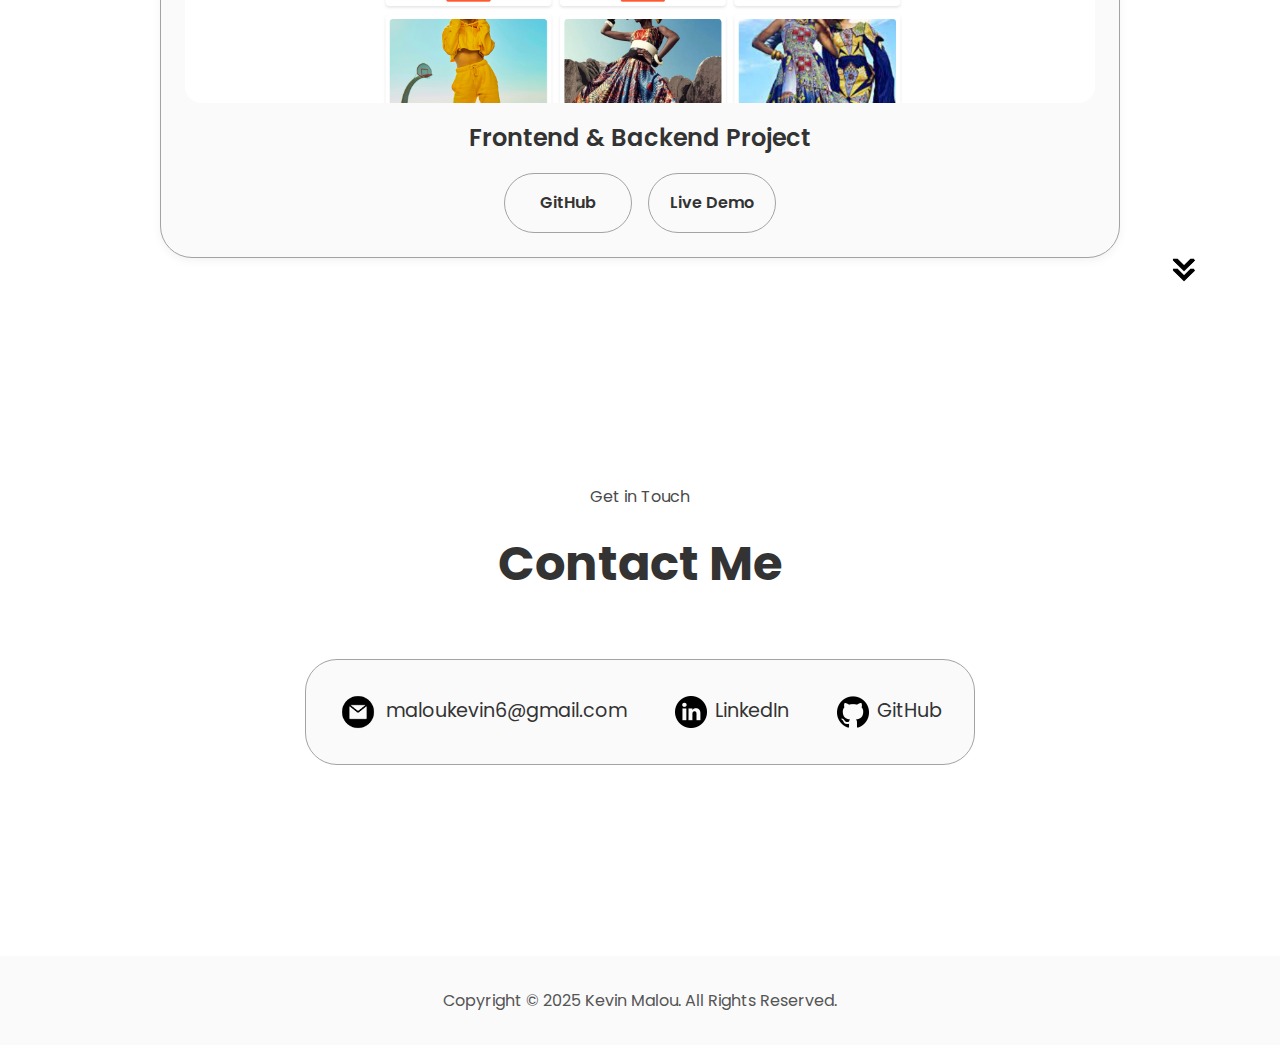
==== commit 65f58301: "uodate" ====
--- a/index.html
+++ b/index.html
@@ -18,7 +18,7 @@
     <header>
       <nav id="desktop-nav">
         <div class="logo">
-          <h1>Kevin Malou</h1>
+          <h1>KM</h1>
         </div>
         <div>
           <ul class="nav-links">
